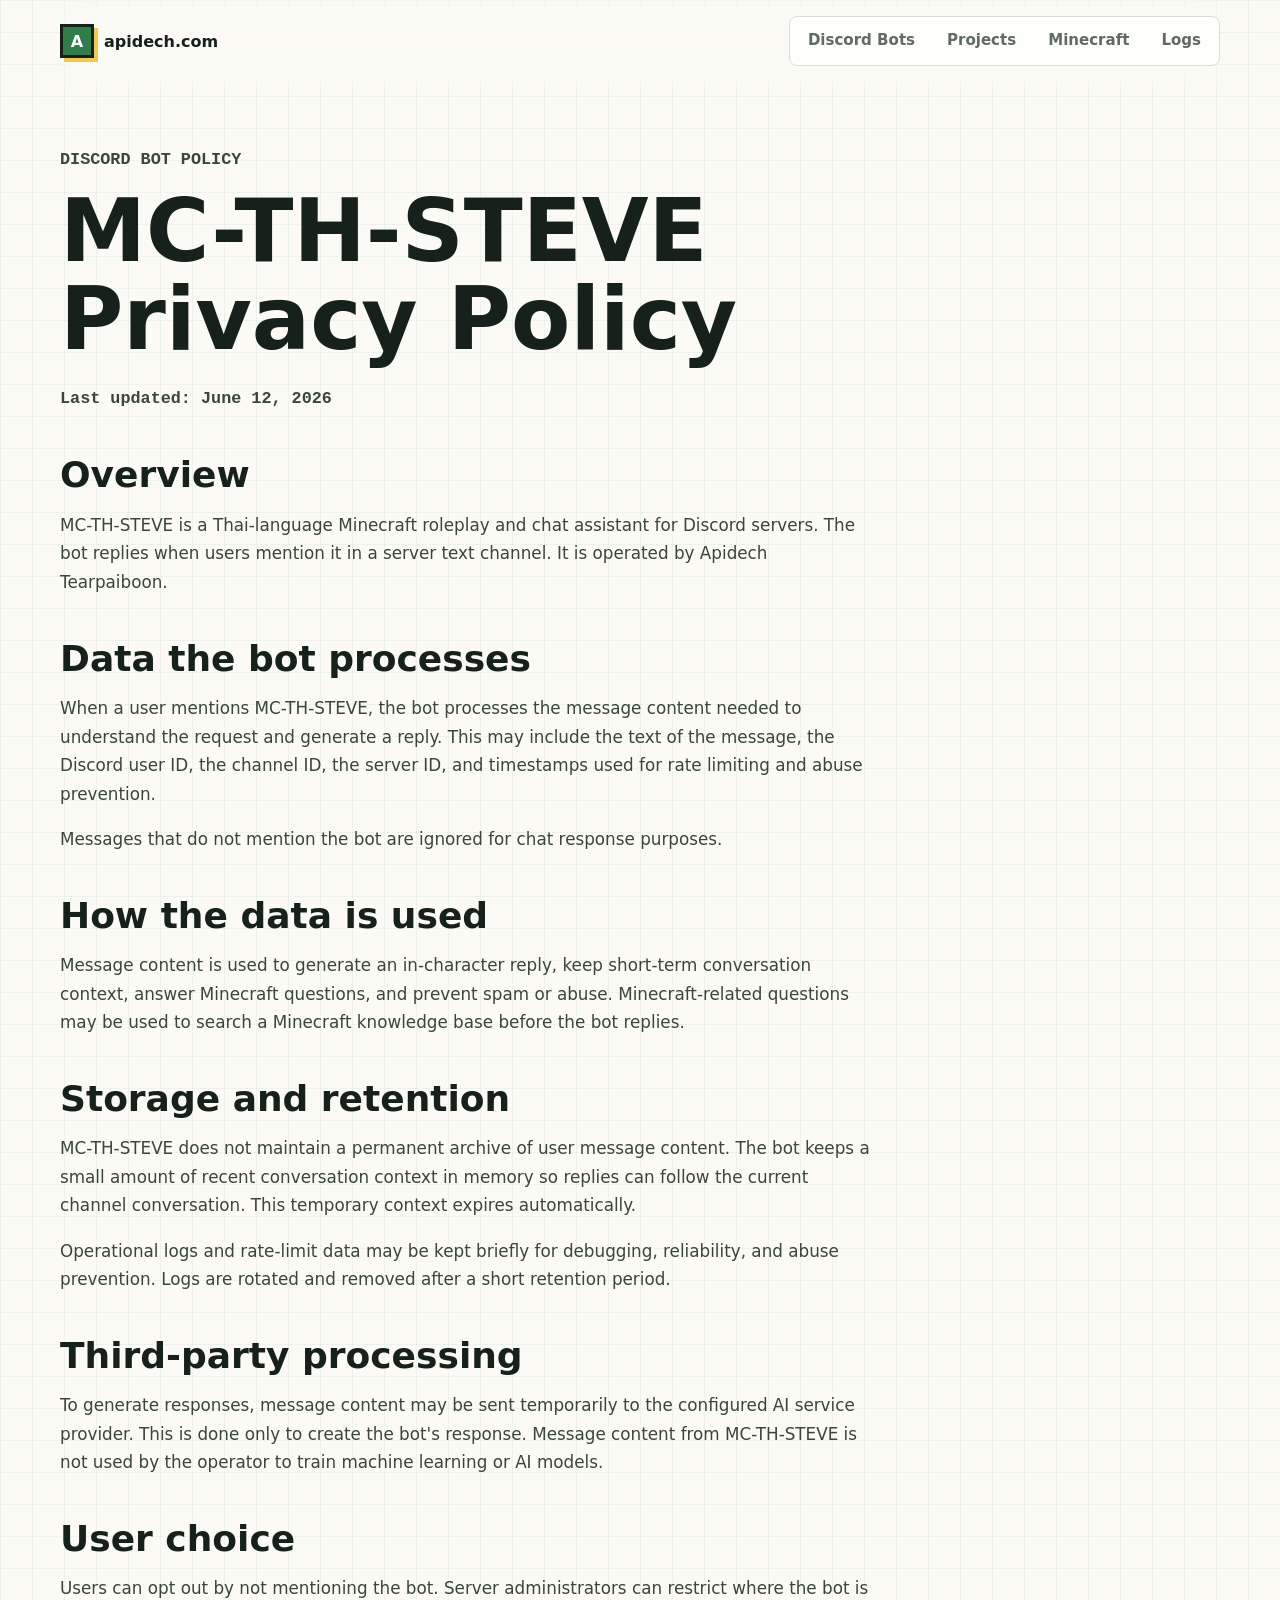
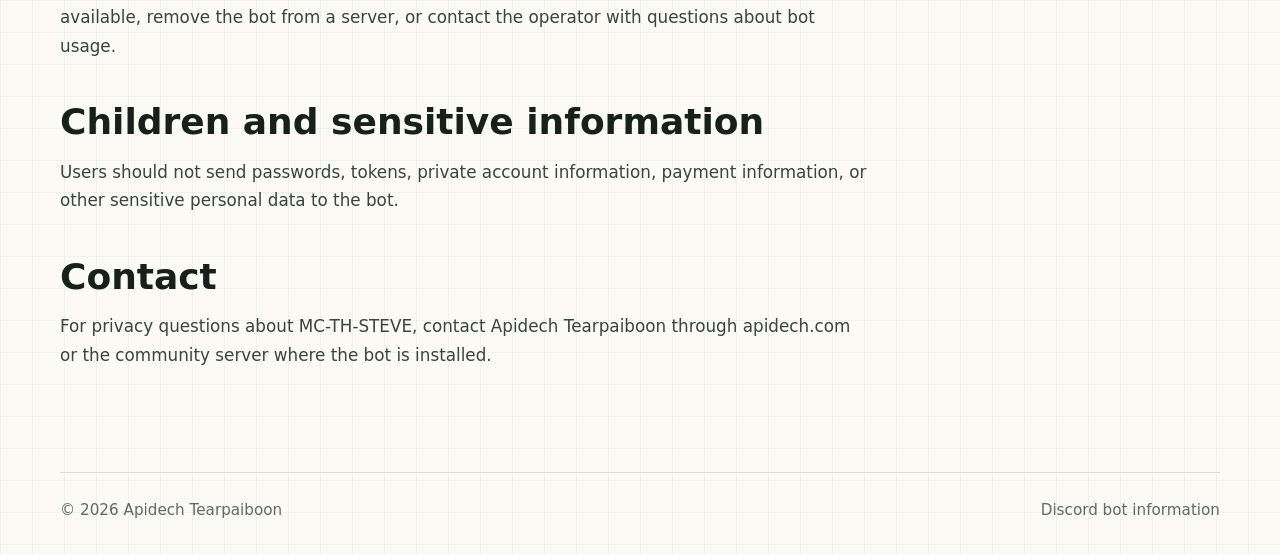
==== mc-th-steve/privacy-policy/index.html @ d2c79a97 "Add Steve bot privacy policy page" ====
<!doctype html>
<html lang="en">
  <head>
    <meta charset="utf-8">
    <meta name="viewport" content="width=device-width, initial-scale=1">
    <meta name="description" content="Privacy Policy for MC-TH-STEVE, a Thai Minecraft roleplay Discord bot operated by Apidech Tearpaiboon.">
    <title>MC-TH-STEVE Privacy Policy | apidech.com</title>
    <link rel="stylesheet" href="../../styles.css">
  </head>
  <body>
    <div class="site-shell">
      <header class="topbar" aria-label="Site header">
        <a class="brand" href="../../#top" aria-label="apidech.com home">
          <span class="brand-mark" aria-hidden="true">A</span>
          <span>apidech.com</span>
        </a>
        <nav class="nav" aria-label="Primary navigation">
          <a href="../../#discord-bots">Discord Bots</a>
          <a href="../../#projects">Projects</a>
          <a href="../../#minecraft">Minecraft</a>
          <a href="../../#logs">Logs</a>
        </nav>
      </header>

      <main class="policy-page">
        <article class="policy-document">
          <p class="eyebrow">Discord bot policy</p>
          <h1>MC-TH-STEVE Privacy Policy</h1>
          <p class="policy-updated">Last updated: June 12, 2026</p>

          <section>
            <h2>Overview</h2>
            <p>
              MC-TH-STEVE is a Thai-language Minecraft roleplay and chat assistant for Discord servers. The bot replies when users mention it in a server text channel. It is operated by Apidech Tearpaiboon.
            </p>
          </section>

          <section>
            <h2>Data the bot processes</h2>
            <p>
              When a user mentions MC-TH-STEVE, the bot processes the message content needed to understand the request and generate a reply. This may include the text of the message, the Discord user ID, the channel ID, the server ID, and timestamps used for rate limiting and abuse prevention.
            </p>
            <p>
              Messages that do not mention the bot are ignored for chat response purposes.
            </p>
          </section>

          <section>
            <h2>How the data is used</h2>
            <p>
              Message content is used to generate an in-character reply, keep short-term conversation context, answer Minecraft questions, and prevent spam or abuse. Minecraft-related questions may be used to search a Minecraft knowledge base before the bot replies.
            </p>
          </section>

          <section>
            <h2>Storage and retention</h2>
            <p>
              MC-TH-STEVE does not maintain a permanent archive of user message content. The bot keeps a small amount of recent conversation context in memory so replies can follow the current channel conversation. This temporary context expires automatically.
            </p>
            <p>
              Operational logs and rate-limit data may be kept briefly for debugging, reliability, and abuse prevention. Logs are rotated and removed after a short retention period.
            </p>
          </section>

          <section>
            <h2>Third-party processing</h2>
            <p>
              To generate responses, message content may be sent temporarily to the configured AI service provider. This is done only to create the bot's response. Message content from MC-TH-STEVE is not used by the operator to train machine learning or AI models.
            </p>
          </section>

          <section>
            <h2>User choice</h2>
            <p>
              Users can opt out by not mentioning the bot. Server administrators can restrict where the bot is available, remove the bot from a server, or contact the operator with questions about bot usage.
            </p>
          </section>

          <section>
            <h2>Children and sensitive information</h2>
            <p>
              Users should not send passwords, tokens, private account information, payment information, or other sensitive personal data to the bot.
            </p>
          </section>

          <section>
            <h2>Contact</h2>
            <p>
              For privacy questions about MC-TH-STEVE, contact Apidech Tearpaiboon through apidech.com or the community server where the bot is installed.
            </p>
          </section>
        </article>
      </main>

      <footer class="footer">
        <span>© <span data-year></span> Apidech Tearpaiboon</span>
        <span><a href="../../#discord-bots">Discord bot information</a></span>
      </footer>
    </div>

    <script src="../../script.js"></script>
  </body>
</html>
---- styles.css ----
:root {
  color-scheme: light;
  --ink: #17211c;
  --muted: #5f6b63;
  --paper: #fbfaf5;
  --panel: #ffffff;
  --line: #d9ddd2;
  --green: #2f7d4b;
  --green-dark: #205c38;
  --yellow: #f4c84a;
  --red: #d6553f;
  --blue: #3478bd;
  --shadow: 0 24px 70px rgba(23, 33, 28, 0.12);
  --mono: ui-monospace, SFMono-Regular, Menlo, Monaco, Consolas, "Liberation Mono", monospace;
  font-family: Inter, ui-sans-serif, system-ui, -apple-system, BlinkMacSystemFont, "Segoe UI", sans-serif;
}

* {
  box-sizing: border-box;
}

html {
  scroll-behavior: smooth;
}

body {
  margin: 0;
  min-width: 320px;
  color: var(--ink);
  background:
    linear-gradient(90deg, rgba(47, 125, 75, 0.06) 1px, transparent 1px),
    linear-gradient(rgba(47, 125, 75, 0.06) 1px, transparent 1px),
    var(--paper);
  background-size: 32px 32px;
}

button,
a {
  font: inherit;
}

a {
  color: inherit;
  text-decoration: none;
}

.site-shell {
  width: min(1160px, calc(100% - 32px));
  margin: 0 auto;
}

.topbar {
  position: sticky;
  top: 0;
  z-index: 5;
  display: flex;
  align-items: center;
  justify-content: space-between;
  gap: 20px;
  padding: 16px 0;
  backdrop-filter: blur(14px);
}

.brand,
.nav {
  display: flex;
  align-items: center;
}

.brand {
  gap: 10px;
  font-weight: 800;
}

.brand-mark {
  display: grid;
  width: 34px;
  height: 34px;
  place-items: center;
  color: white;
  background: var(--green);
  border: 3px solid var(--ink);
  box-shadow: 4px 4px 0 var(--yellow);
}

.nav {
  gap: 8px;
  padding: 6px;
  background: rgba(255, 255, 255, 0.78);
  border: 1px solid var(--line);
  border-radius: 8px;
}

.nav a {
  min-height: 36px;
  padding: 8px 12px;
  border-radius: 6px;
  color: var(--muted);
  font-size: 0.94rem;
  font-weight: 700;
}

.nav a:hover,
.nav a:focus-visible {
  color: var(--ink);
  background: #edf4eb;
  outline: none;
}

.hero {
  display: grid;
  grid-template-columns: minmax(0, 1fr) minmax(330px, 0.86fr);
  gap: clamp(28px, 5vw, 64px);
  align-items: center;
  min-height: calc(100svh - 84px);
  padding: 44px 0 36px;
}

.hero-copy {
  max-width: 680px;
}

.eyebrow {
  margin: 0 0 12px;
  color: var(--green-dark);
  font-family: var(--mono);
  font-size: 0.82rem;
  font-weight: 800;
  letter-spacing: 0;
  text-transform: uppercase;
}

h1,
h2,
h3,
p {
  overflow-wrap: anywhere;
}

h1,
h2,
h3 {
  margin: 0;
  line-height: 1.02;
}

h1 {
  max-width: 13.5ch;
  font-size: clamp(3.25rem, 8vw, 6.8rem);
  letter-spacing: 0;
}

h2 {
  max-width: 18ch;
  font-size: clamp(2rem, 4vw, 3.7rem);
  letter-spacing: 0;
}

h3 {
  font-size: 1.18rem;
}

.intro {
  max-width: 62ch;
  margin: 24px 0 0;
  color: #39453d;
  font-size: clamp(1.08rem, 2vw, 1.34rem);
  line-height: 1.55;
}

.hero-actions {
  display: flex;
  flex-wrap: wrap;
  gap: 12px;
  margin-top: 32px;
}

.button,
.tiny-button {
  min-height: 44px;
  border: 2px solid var(--ink);
  border-radius: 8px;
  cursor: pointer;
  font-weight: 850;
  box-shadow: 4px 4px 0 var(--ink);
  transition: transform 160ms ease, box-shadow 160ms ease, background 160ms ease;
}

.button {
  display: inline-flex;
  align-items: center;
  justify-content: center;
  padding: 12px 18px;
}

.button:hover,
.button:focus-visible,
.tiny-button:hover,
.tiny-button:focus-visible {
  transform: translate(2px, 2px);
  box-shadow: 2px 2px 0 var(--ink);
  outline: none;
}

.primary {
  color: #fff;
  background: var(--green);
}

.ghost {
  color: var(--ink);
  background: var(--yellow);
}

.status-line {
  display: flex;
  align-items: center;
  gap: 10px;
  max-width: 58ch;
  margin-top: 26px;
  color: var(--muted);
  font-family: var(--mono);
  font-size: 0.95rem;
  line-height: 1.5;
}

.pulse {
  flex: 0 0 auto;
  width: 12px;
  height: 12px;
  border-radius: 50%;
  background: var(--red);
  box-shadow: 0 0 0 0 rgba(214, 85, 63, 0.6);
  animation: ping 1.4s infinite;
}

.hero-visual {
  position: relative;
  display: grid;
  gap: 18px;
  justify-items: center;
  min-height: 520px;
}

.hero-visual img {
  display: block;
  width: min(100%, 560px);
  margin: 0 auto;
  filter: drop-shadow(0 28px 42px rgba(23, 33, 28, 0.22));
}

.terminal-card {
  width: min(340px, 92%);
  overflow: hidden;
  color: #dff9e7;
  background: #101a16;
  border: 2px solid var(--ink);
  border-radius: 8px;
  box-shadow: var(--shadow);
}

.terminal-header {
  display: flex;
  gap: 7px;
  padding: 12px;
  background: #26342d;
}

.terminal-header span {
  width: 11px;
  height: 11px;
  border-radius: 50%;
  background: var(--red);
}

.terminal-header span:nth-child(2) {
  background: var(--yellow);
}

.terminal-header span:nth-child(3) {
  background: #55b86a;
}

pre {
  margin: 0;
  padding: 16px;
  overflow: auto;
  font-family: var(--mono);
  font-size: 0.86rem;
  line-height: 1.55;
}

.notice-band {
  display: grid;
  grid-template-columns: auto 1fr auto;
  gap: 16px;
  align-items: center;
  margin: 0 0 76px;
  padding: 16px;
  background: #fff4c2;
  border: 2px solid var(--ink);
  border-radius: 8px;
  box-shadow: 6px 6px 0 var(--ink);
}

.notice-band span {
  font-size: 1.8rem;
}

.notice-band p {
  margin: 0;
  font-weight: 800;
}

.tiny-button {
  padding: 9px 12px;
  background: #fff;
}

.section-grid,
.discord-bots,
.minecraft,
.logs {
  display: grid;
  grid-template-columns: 0.7fr 1.3fr;
  gap: clamp(24px, 5vw, 56px);
  align-items: start;
  padding: 80px 0;
  border-top: 1px solid var(--line);
}

.cards {
  display: grid;
  grid-template-columns: repeat(2, minmax(0, 1fr));
  gap: 16px;
}

.card {
  min-height: 210px;
  padding: 22px;
  background: var(--panel);
  border: 1px solid var(--line);
  border-radius: 8px;
  box-shadow: 0 12px 30px rgba(23, 33, 28, 0.07);
}

.card-icon {
  display: grid;
  width: 44px;
  height: 44px;
  place-items: center;
  margin-bottom: 20px;
  background: #edf4eb;
  border: 2px solid var(--ink);
  border-radius: 8px;
  font-size: 1.35rem;
}

.card p,
.discord-bots p,
.minecraft-copy p,
.timeline p {
  color: var(--muted);
  line-height: 1.6;
}

.bot-list {
  display: grid;
  gap: 16px;
}

.bot-card {
  min-height: 280px;
  padding: 24px;
  background: var(--panel);
  border: 1px solid var(--line);
  border-radius: 8px;
  box-shadow: 0 12px 30px rgba(23, 33, 28, 0.07);
}

.bot-card-header {
  display: grid;
  grid-template-columns: auto 1fr;
  gap: 16px;
  align-items: start;
}

.bot-card-header p {
  margin: 8px 0 0;
}

.bot-badge {
  display: grid;
  width: 52px;
  height: 52px;
  place-items: center;
  color: #fff;
  background: var(--blue);
  border: 2px solid var(--ink);
  border-radius: 8px;
  box-shadow: 4px 4px 0 var(--yellow);
  font-family: var(--mono);
  font-weight: 900;
}

.bot-facts {
  display: grid;
  gap: 10px;
  margin: 22px 0 0;
}

.bot-facts div {
  display: grid;
  grid-template-columns: 140px 1fr;
  gap: 12px;
  padding: 12px 0;
  border-top: 1px solid var(--line);
}

.bot-facts dt {
  color: var(--green-dark);
  font-family: var(--mono);
  font-weight: 850;
}

.bot-facts dd {
  margin: 0;
  color: var(--muted);
  line-height: 1.5;
}

.bot-actions {
  display: flex;
  flex-wrap: wrap;
  gap: 12px;
  margin-top: 22px;
}

.compact {
  min-height: 40px;
  padding: 10px 14px;
  font-size: 0.94rem;
}

.policy-page {
  padding: 64px 0 86px;
}

.policy-document {
  max-width: 860px;
}

.policy-document h1 {
  max-width: 14ch;
  font-size: clamp(2.8rem, 7vw, 5.4rem);
}

.policy-document h2 {
  max-width: none;
  margin-top: 44px;
  font-size: clamp(1.55rem, 3vw, 2.25rem);
}

.policy-document p {
  max-width: 76ch;
  color: #39453d;
  font-size: 1.05rem;
  line-height: 1.7;
}

.policy-updated {
  margin: 22px 0 34px;
  color: var(--green-dark);
  font-family: var(--mono);
  font-weight: 800;
}

.game-panel {
  padding: 16px;
  background: #233027;
  border: 2px solid var(--ink);
  border-radius: 8px;
  box-shadow: 8px 8px 0 var(--ink);
}

.game-stats {
  display: flex;
  flex-wrap: wrap;
  justify-content: space-between;
  gap: 12px;
  margin-bottom: 14px;
  color: #eff7e9;
  font-family: var(--mono);
  font-size: 0.92rem;
}

.block-grid {
  display: grid;
  grid-template-columns: repeat(8, minmax(28px, 1fr));
  gap: 6px;
}

.block {
  aspect-ratio: 1;
  min-height: 42px;
  border: 2px solid rgba(0, 0, 0, 0.42);
  border-radius: 4px;
  cursor: pointer;
  box-shadow: inset 0 10px 0 rgba(255, 255, 255, 0.16), inset 0 -10px 0 rgba(0, 0, 0, 0.15);
}

.block:focus-visible {
  outline: 3px solid var(--yellow);
  outline-offset: 2px;
}

.block[data-type="grass"] {
  background: linear-gradient(#4f9d45 0 28%, #8b5a2b 29%);
}

.block[data-type="stone"] {
  background: #858c8c;
}

.block[data-type="diamond"] {
  background: #4bd6d0;
}

.block[data-type="php"] {
  background: #777bb4;
}

.block[data-type="cat"] {
  background: #f2a548;
}

.block.mined {
  pointer-events: none;
  background: #151f1a;
  box-shadow: inset 0 0 0 1px rgba(255, 255, 255, 0.04);
  opacity: 0.62;
}

.game-message {
  min-height: 24px;
  margin: 14px 0 0;
  color: #d5ead9;
  font-family: var(--mono);
  font-size: 0.92rem;
}

.timeline {
  display: grid;
  gap: 16px;
  margin: 0;
  padding: 0;
  list-style: none;
}

.timeline li {
  padding: 20px;
  background: #fff;
  border-left: 8px solid var(--green);
  border-radius: 8px;
  box-shadow: 0 12px 30px rgba(23, 33, 28, 0.07);
}

.timeline time {
  color: var(--green-dark);
  font-family: var(--mono);
  font-weight: 850;
}

.timeline p {
  margin: 10px 0 0;
}

.footer {
  display: flex;
  flex-wrap: wrap;
  justify-content: space-between;
  gap: 12px;
  padding: 28px 0 36px;
  color: var(--muted);
  border-top: 1px solid var(--line);
  font-size: 0.95rem;
}

.toast {
  position: fixed;
  right: 20px;
  bottom: 20px;
  z-index: 10;
  width: min(360px, calc(100% - 40px));
  padding: 14px 16px;
  color: white;
  background: #17211c;
  border: 2px solid #fff;
  border-radius: 8px;
  box-shadow: 0 16px 42px rgba(0, 0, 0, 0.28);
  font-weight: 750;
}

.chaos-mode {
  animation: hue-shift 8s linear infinite;
}

.konami-cat {
  position: fixed;
  left: 20px;
  bottom: 18px;
  z-index: 9;
  font-size: 2.4rem;
  animation: bob 1.1s ease-in-out infinite alternate;
}

@keyframes ping {
  70% {
    box-shadow: 0 0 0 12px rgba(214, 85, 63, 0);
  }
  100% {
    box-shadow: 0 0 0 0 rgba(214, 85, 63, 0);
  }
}

@keyframes hue-shift {
  to {
    filter: hue-rotate(360deg);
  }
}

@keyframes bob {
  to {
    transform: translateY(-8px);
  }
}

@media (max-width: 900px) {
  .topbar,
  .section-grid,
  .discord-bots,
  .minecraft,
  .logs {
    grid-template-columns: 1fr;
  }

  .topbar {
    position: static;
    align-items: stretch;
    flex-direction: column;
  }

  .nav {
    justify-content: space-between;
    overflow-x: auto;
  }

  .hero {
    grid-template-columns: 1fr;
    min-height: auto;
    padding-top: 34px;
  }

  .hero-visual {
    min-height: auto;
  }

  .terminal-card {
    width: min(420px, 100%);
  }

  .notice-band {
    grid-template-columns: auto 1fr;
  }

  .notice-band .tiny-button {
    grid-column: 1 / -1;
    width: 100%;
  }

  h2 {
    max-width: 20ch;
  }

  h1 {
    max-width: 12ch;
    font-size: clamp(3rem, 12vw, 5.25rem);
  }
}

@media (max-width: 620px) {
  .site-shell {
    width: min(100% - 22px, 1160px);
  }

  .cards {
    grid-template-columns: 1fr;
  }

  .hero-actions {
    display: grid;
  }

  .button {
    width: 100%;
  }

  .status-line {
    align-items: flex-start;
  }

  .block-grid {
    grid-template-columns: repeat(6, minmax(28px, 1fr));
  }

  .bot-card-header,
  .bot-facts div {
    grid-template-columns: 1fr;
  }
}

@media (prefers-reduced-motion: reduce) {
  *,
  *::before,
  *::after {
    scroll-behavior: auto !important;
    animation-duration: 0.001ms !important;
    animation-iteration-count: 1 !important;
    transition-duration: 0.001ms !important;
  }
}
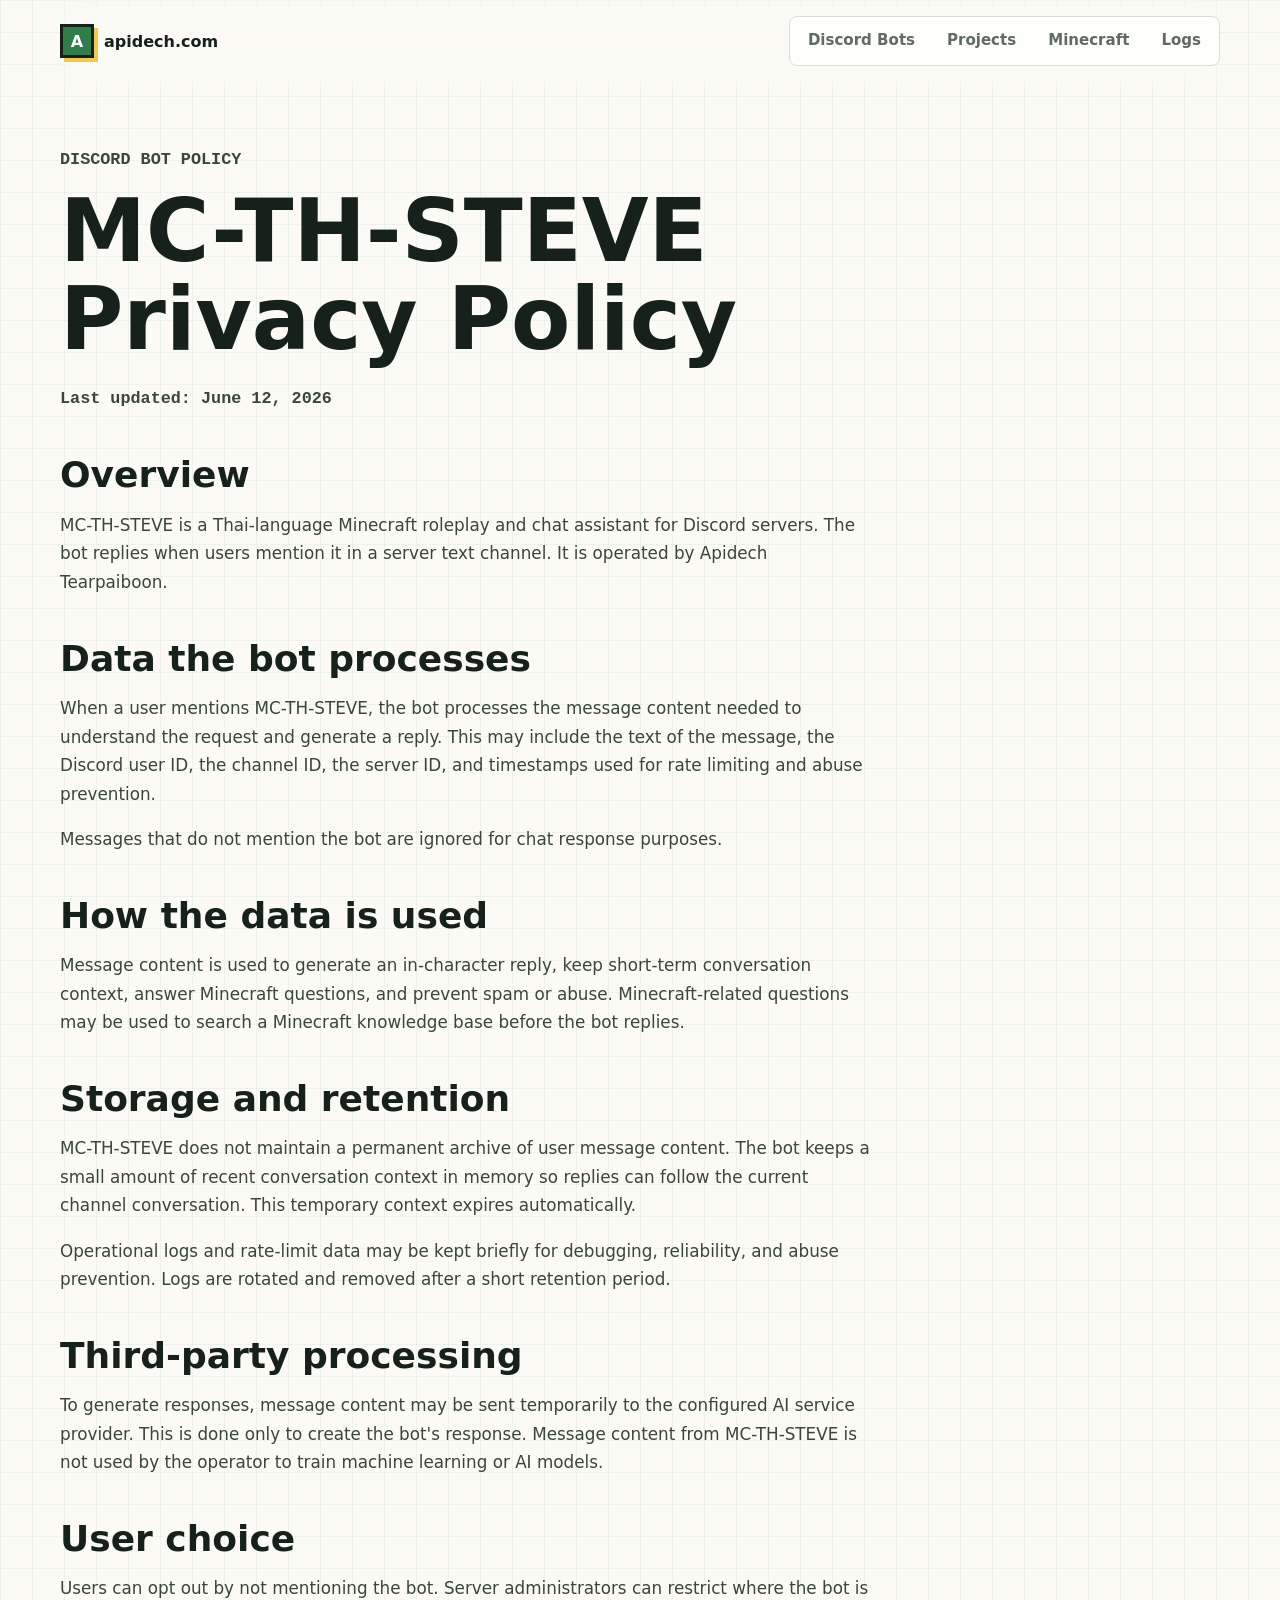
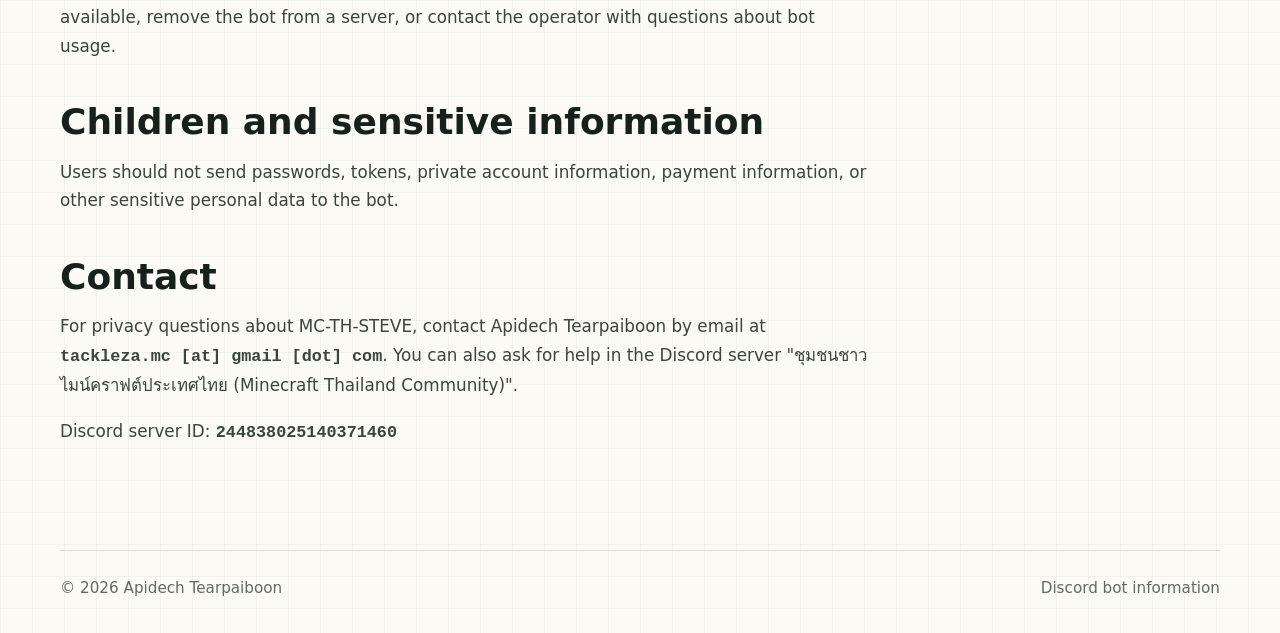
==== commit ac119dea: "Update Steve privacy contact details" ====
--- a/mc-th-steve/privacy-policy/index.html
+++ b/mc-th-steve/privacy-policy/index.html
@@ -86,7 +86,12 @@
           <section>
             <h2>Contact</h2>
             <p>
-              For privacy questions about MC-TH-STEVE, contact Apidech Tearpaiboon through apidech.com or the community server where the bot is installed.
+              For privacy questions about MC-TH-STEVE, contact Apidech Tearpaiboon by email at
+              <span class="encoded-contact" aria-label="tackleza dot mc at gmail dot com">tackleza.mc [at] gmail [dot] com</span>.
+              You can also ask for help in the Discord server "ชุมชนชาวไมน์คราฟต์ประเทศไทย (Minecraft Thailand Community)".
+            </p>
+            <p>
+              Discord server ID: <code>244838025140371460</code>
             </p>
           </section>
         </article>
--- a/styles.css
+++ b/styles.css
@@ -475,6 +475,12 @@
   font-weight: 800;
 }
 
+.encoded-contact,
+code {
+  font-family: var(--mono);
+  font-weight: 800;
+}
+
 .game-panel {
   padding: 16px;
   background: #233027;
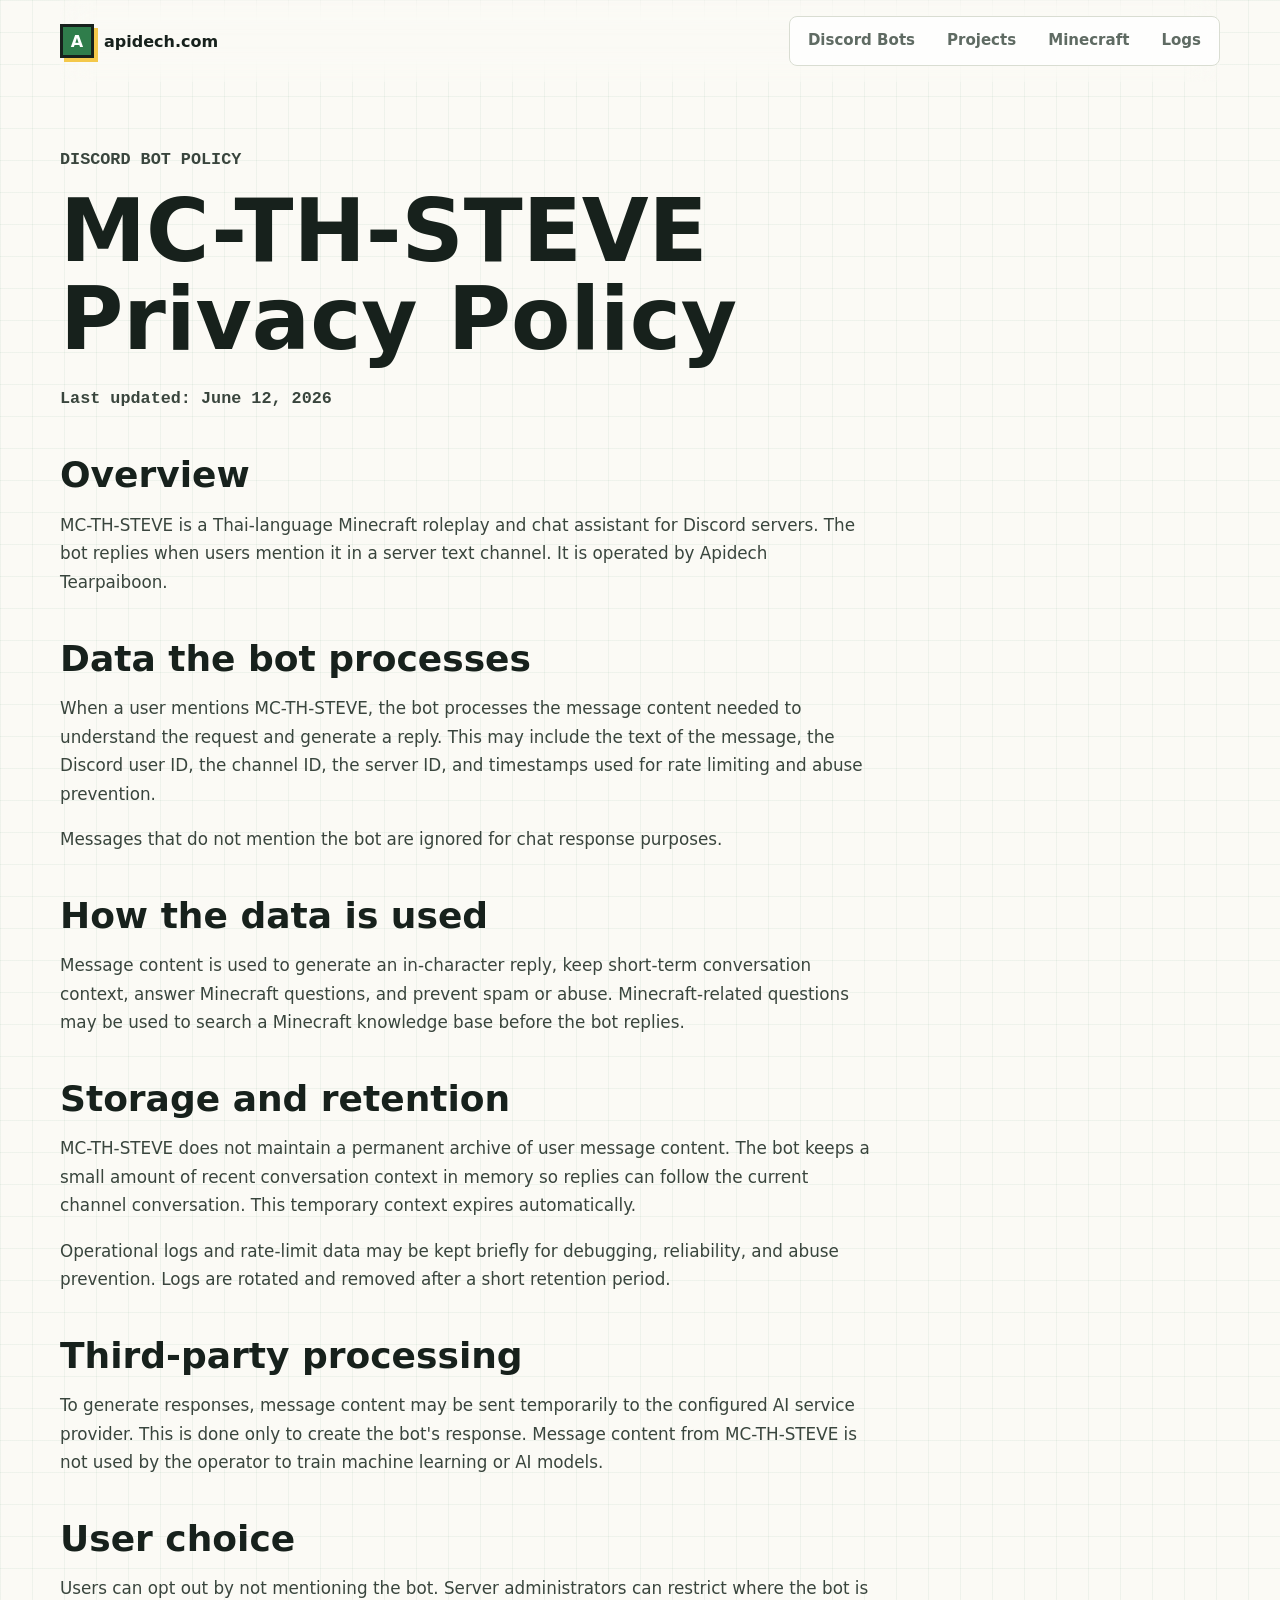
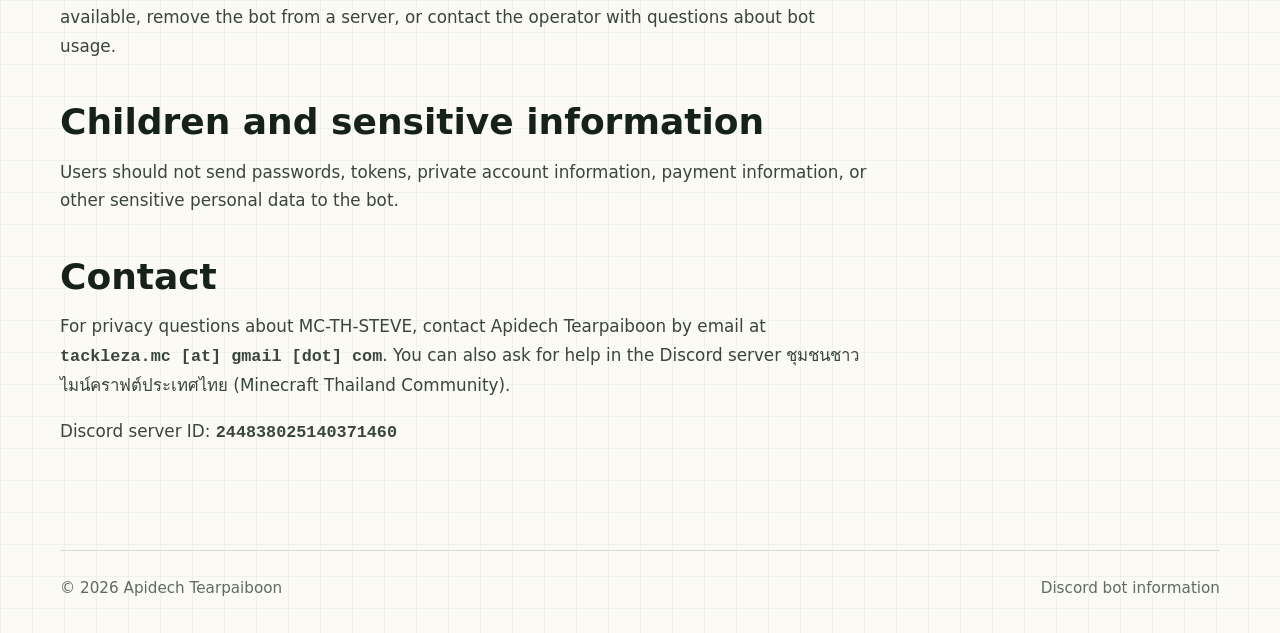
==== commit e02e0967: "Add Minecraft Thailand Discord invite" ====
--- a/mc-th-steve/privacy-policy/index.html
+++ b/mc-th-steve/privacy-policy/index.html
@@ -88,7 +88,8 @@
             <p>
               For privacy questions about MC-TH-STEVE, contact Apidech Tearpaiboon by email at
               <span class="encoded-contact" aria-label="tackleza dot mc at gmail dot com">tackleza.mc [at] gmail [dot] com</span>.
-              You can also ask for help in the Discord server "ชุมชนชาวไมน์คราฟต์ประเทศไทย (Minecraft Thailand Community)".
+              You can also ask for help in the Discord server
+              <a href="https://discord.com/invite/mc-th" target="_blank" rel="noreferrer">ชุมชนชาวไมน์คราฟต์ประเทศไทย (Minecraft Thailand Community)</a>.
             </p>
             <p>
               Discord server ID: <code>244838025140371460</code>
